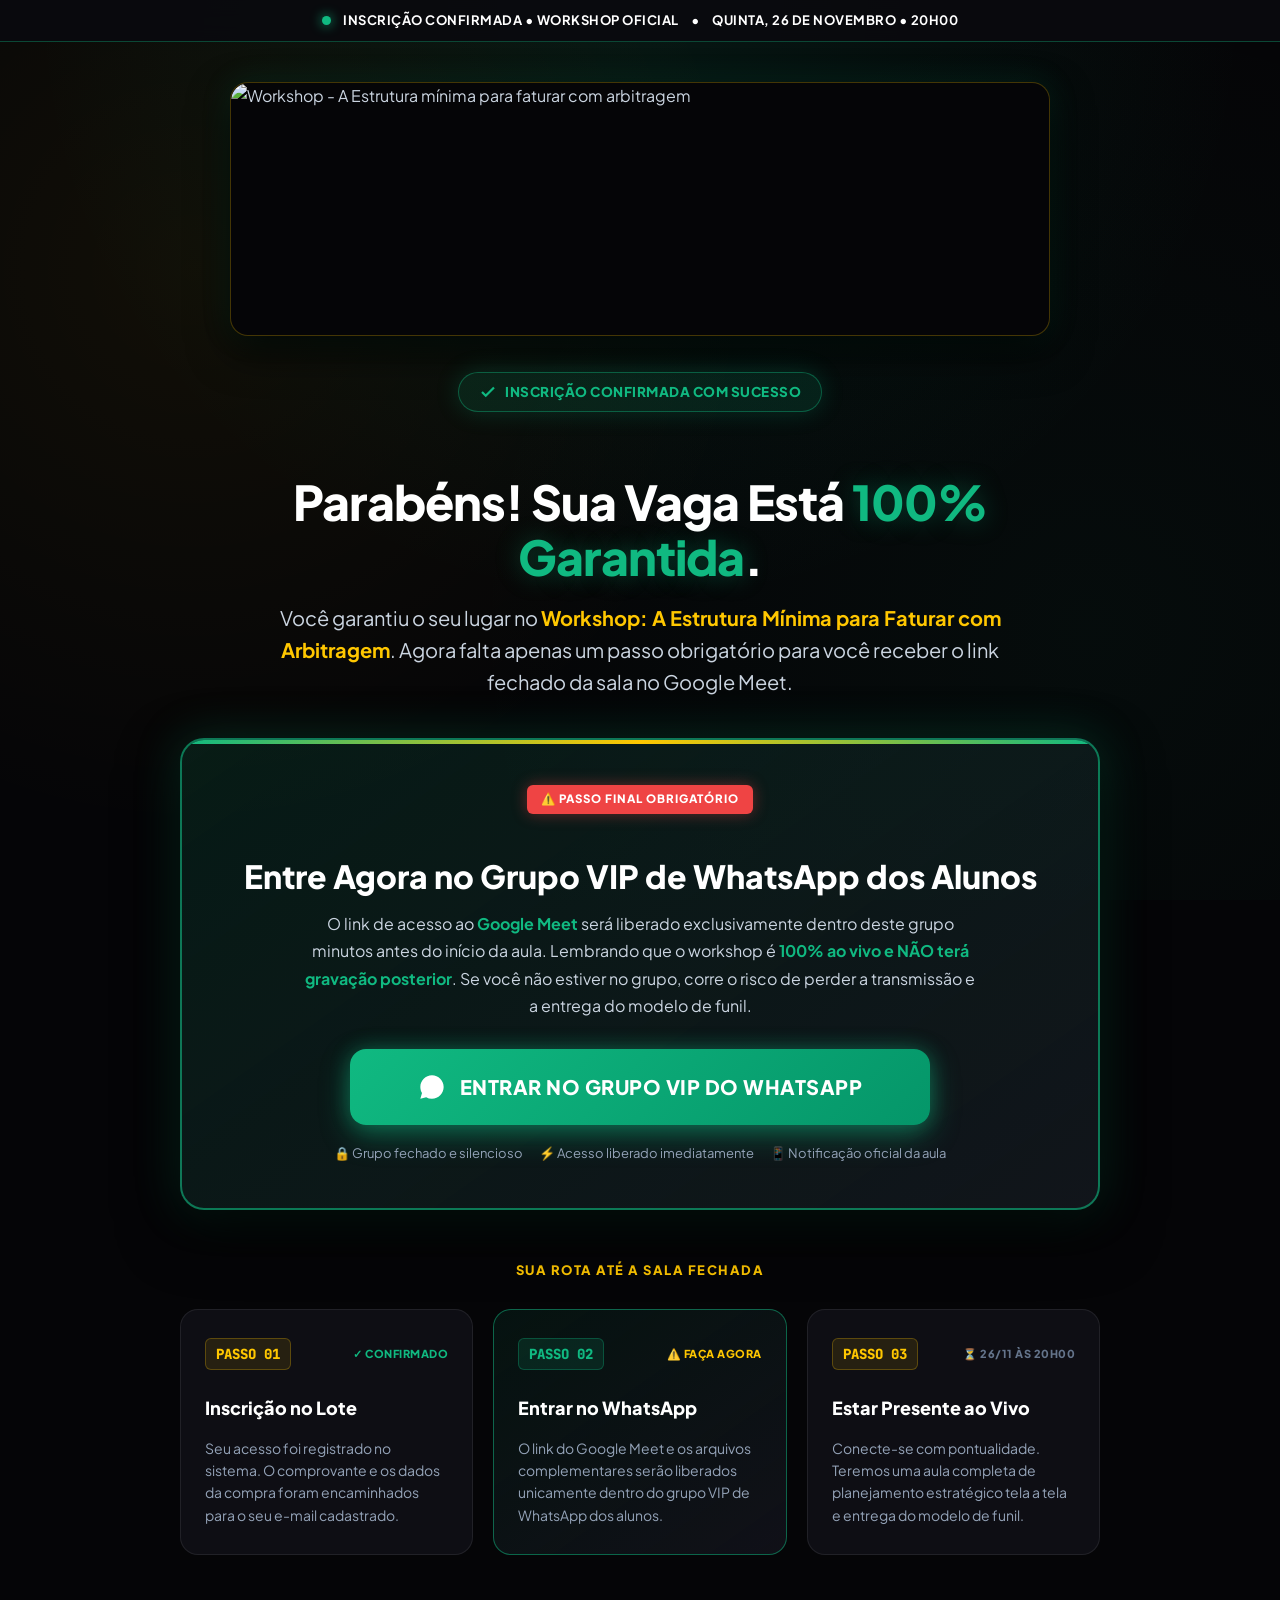
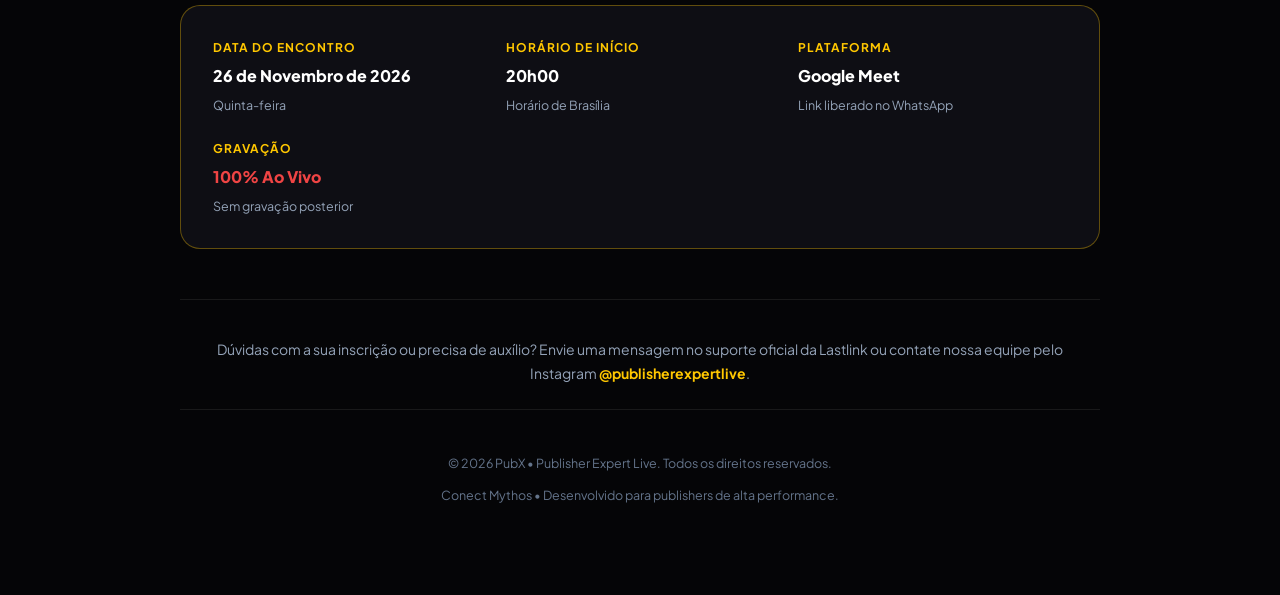
==== obrigado.html @ 5e3d38dd "feat(workshop): adicionar pagina de obrigado com link do grupo vip de whatsapp" ====
<!DOCTYPE html>
<html lang="pt-BR">
<head>
  <meta charset="UTF-8">
  <meta name="viewport" content="width=device-width, initial-scale=1.0">
  <title>Inscrição Confirmada • Workshop: A Estrutura Mínima para Faturar com Arbitragem</title>
  <link rel="preconnect" href="https://fonts.googleapis.com">
  <link rel="preconnect" href="https://fonts.gstatic.com" crossorigin>
  <link href="https://fonts.googleapis.com/css2?family=Plus+Jakarta+Sans:wght@300;400;500;600;700;800;900&family=JetBrains+Mono:wght@400;600;700&display=swap" rel="stylesheet">
  <style>
    /* IMPORT DE FONTES GOOGLE */
    @import url('https://fonts.googleapis.com/css2?family=Plus+Jakarta+Sans:wght@300;400;500;600;700;800;900&family=JetBrains+Mono:wght@400;600;700&display=swap');

    /* ==========================================================================
       RESET AGRESSIVO PARA TEMA ASTRA / GF PÁGINA LIMPA / ELEMENTOR / WORDPRESS
       Anula o fundo branco padrão do WordPress (#fff) e margens invasivas
       ========================================================================== */
    html,
    body,
    html:has(#pubx-obrigado-root),
    body:has(#pubx-obrigado-root),
    body.gf-pagina-limpa,
    body.ast-plain-container,
    #gf-pagina-limpa-conteudo,
    .site,
    #page,
    .elementor,
    .elementor-section-wrap,
    .elementor-section,
    .elementor-column-gap-default,
    .elementor-widget-wrap,
    .ast-container {
      background-color: #050507 !important;
      background: #050507 !important;
      color: #CBD5E1 !important;
      margin: 0 !important;
      padding: 0 !important;
      width: 100% !important;
      max-width: 100% !important;
      box-sizing: border-box !important;
    }

    /* Container Raiz Encapsulado do PubX */
    #pubx-obrigado-root {
      width: 100% !important;
      margin: 0 !important;
      padding: 0 !important;
      display: block !important;
      position: relative !important;
    }

    /* DIV INTERNA IMUNE: PINTA O FUNDO SEM SOFRER INTERFERÊNCIA DO TEMA/PLUGIN */
    #pubx-obrigado-root .pubx-bg {
      --bg-base: #050507;
      --bg-surface: #0E0E14;
      --bg-card: rgba(18, 18, 26, 0.75);
      --bg-card-hover: rgba(28, 28, 40, 0.85);
      --gold: #FFC700;
      --gold-hover: #FFD533;
      --gold-glow: rgba(255, 199, 0, 0.28);
      --gold-subtle: rgba(255, 199, 0, 0.12);
      --border-subtle: rgba(255, 255, 255, 0.08);
      --border-gold: rgba(255, 199, 0, 0.35);
      --border-gold-strong: rgba(255, 199, 0, 0.6);
      --text-pure: #FFFFFF;
      --text-body: #CBD5E1;
      --text-muted: #94A3B8;
      --text-dim: #64748B;
      --green: #10B981;
      --green-hover: #059669;
      --green-glow: rgba(16, 185, 129, 0.35);
      --green-subtle: rgba(16, 185, 129, 0.12);
      --red: #EF4444;

      background-color: #050507 !important;
      background-image: 
        radial-gradient(circle at 50% 0%, rgba(16, 185, 129, 0.1) 0%, transparent 55%),
        radial-gradient(circle at 15% 30%, rgba(255, 199, 0, 0.05) 0%, transparent 45%),
        radial-gradient(circle at 85% 70%, rgba(16, 185, 129, 0.04) 0%, transparent 50%) !important;
      background-attachment: fixed !important;
      color: #CBD5E1 !important;
      font-family: 'Plus Jakarta Sans', -apple-system, BlinkMacSystemFont, "Segoe UI", Roboto, sans-serif !important;
      line-height: 1.6 !important;
      -webkit-font-smoothing: antialiased !important;
      min-height: 100vh !important;
      width: 100% !important;
      margin: 0 !important;
      padding: 0 !important;
      position: relative !important;
      overflow-x: clip !important;
    }

    #pubx-obrigado-root *,
    #pubx-obrigado-root *::before,
    #pubx-obrigado-root *::after {
      box-sizing: border-box !important;
      font-family: inherit;
    }

    #pubx-obrigado-root a {
      text-decoration: none !important;
    }

    #pubx-obrigado-root p {
      margin-bottom: 0;
    }

    /* BARRA FIXA DE STATUS NO TOPO */
    #pubx-obrigado-root .top-bar {
      position: sticky;
      top: 0;
      z-index: 1000;
      background: rgba(10, 10, 14, 0.94);
      backdrop-filter: blur(12px);
      -webkit-backdrop-filter: blur(12px);
      border-bottom: 1px solid rgba(16, 185, 129, 0.35);
      padding: 10px 16px;
      display: flex;
      justify-content: center;
      align-items: center;
      gap: 12px;
      font-size: 13px;
      font-weight: 700;
      color: var(--text-pure);
      text-transform: uppercase;
      letter-spacing: 0.5px;
    }

    #pubx-obrigado-root .pulse-dot-green {
      width: 9px;
      height: 9px;
      background-color: var(--green);
      border-radius: 50%;
      box-shadow: 0 0 12px var(--green);
      animation: pubxGreenPulse 1.6s infinite;
    }

    @keyframes pubxGreenPulse {
      0%, 100% { opacity: 1; transform: scale(1); }
      50% { opacity: 0.35; transform: scale(1.35); }
    }

    #pubx-obrigado-root .container {
      max-width: 960px;
      margin: 0 auto;
      padding: 40px 20px 80px;
    }

    /* BANNER COMPACTO NO TOPO */
    #pubx-obrigado-root .banner-wrapper {
      width: 100%;
      max-width: 820px;
      margin: 0 auto 36px;
      border-radius: 18px;
      overflow: hidden;
      box-shadow: 0 15px 40px rgba(0, 0, 0, 0.8), 0 0 30px rgba(16, 185, 129, 0.15);
      border: 1px solid rgba(255, 199, 0, 0.25);
      background: #050507;
    }

    #pubx-obrigado-root .banner-img {
      width: 100% !important;
      height: auto !important;
      display: block !important;
      border-radius: 18px;
    }

    /* HERO SECTION */
    #pubx-obrigado-root .hero-ty {
      text-align: center;
      margin-bottom: 40px;
    }

    #pubx-obrigado-root .badge-confirmed {
      display: inline-flex;
      align-items: center;
      gap: 8px;
      background: var(--green-subtle);
      border: 1px solid rgba(16, 185, 129, 0.4);
      padding: 8px 20px;
      border-radius: 999px;
      color: var(--green);
      font-size: 13.5px;
      font-weight: 800;
      letter-spacing: 0.5px;
      text-transform: uppercase;
      margin-bottom: 22px;
      box-shadow: 0 0 25px rgba(16, 185, 129, 0.2);
    }

    #pubx-obrigado-root .hero-title {
      font-size: clamp(30px, 4.6vw, 48px);
      font-weight: 900;
      color: var(--text-pure);
      line-height: 1.15;
      letter-spacing: -1px;
      margin-bottom: 18px;
    }

    #pubx-obrigado-root .hero-title span.highlight-green {
      color: var(--green);
      text-shadow: 0 0 25px var(--green-glow);
    }

    #pubx-obrigado-root .hero-subtitle {
      font-size: clamp(16px, 2.2vw, 20px);
      color: var(--text-body);
      max-width: 760px;
      margin: 0 auto;
      line-height: 1.6;
    }

    #pubx-obrigado-root .hero-subtitle strong {
      color: var(--gold);
    }

    /* ==========================================================================
       SUPER CARD DO WHATSAPP (AÇÃO PRINCIPAL / O ÚNICO PASSO QUE FALTA)
       ========================================================================== */
    #pubx-obrigado-root .whatsapp-action-card {
      background: linear-gradient(145deg, rgba(16, 185, 129, 0.12) 0%, rgba(18, 22, 28, 0.95) 100%);
      border: 2px solid rgba(16, 185, 129, 0.6);
      border-radius: 24px;
      padding: 44px 36px;
      margin: 36px auto 50px;
      text-align: center;
      position: relative;
      overflow: hidden;
      box-shadow: 0 20px 60px rgba(0, 0, 0, 0.8), 0 0 45px rgba(16, 185, 129, 0.25);
    }

    #pubx-obrigado-root .whatsapp-action-card::before {
      content: '';
      position: absolute;
      top: 0;
      left: 0;
      width: 100%;
      height: 4px;
      background: linear-gradient(90deg, #10B981, #FFC700, #10B981);
    }

    #pubx-obrigado-root .step-tag {
      display: inline-block;
      background: var(--red);
      color: var(--text-pure);
      font-size: 11.5px;
      font-weight: 800;
      letter-spacing: 1px;
      text-transform: uppercase;
      padding: 5px 14px;
      border-radius: 6px;
      margin-bottom: 16px;
      box-shadow: 0 0 15px rgba(239, 68, 68, 0.4);
    }

    #pubx-obrigado-root .wa-card-title {
      font-size: clamp(22px, 3.4vw, 32px);
      font-weight: 900;
      color: var(--text-pure);
      margin-bottom: 14px;
      line-height: 1.25;
    }

    #pubx-obrigado-root .wa-card-desc {
      font-size: 16px;
      color: var(--text-body);
      max-width: 680px;
      margin: 0 auto 30px;
      line-height: 1.7;
    }

    #pubx-obrigado-root .wa-card-desc strong {
      color: var(--green);
    }

    /* BOTÃO DO WHATSAPP GRANDE E PULSANTE */
    #pubx-obrigado-root .btn-whatsapp {
      display: inline-flex;
      align-items: center;
      justify-content: center;
      gap: 14px;
      background: linear-gradient(135deg, #10B981 0%, #059669 100%) !important;
      color: #FFFFFF !important;
      font-size: clamp(16px, 2.2vw, 20px);
      font-weight: 900;
      text-decoration: none !important;
      padding: 22px 42px;
      border-radius: 16px;
      box-shadow: 0 10px 30px rgba(16, 185, 129, 0.4), 0 0 20px rgba(16, 185, 129, 0.3);
      transition: all 0.25s ease;
      cursor: pointer;
      text-transform: uppercase;
      letter-spacing: 0.5px;
      width: 100%;
      max-width: 580px;
      animation: btnPulse 2s infinite;
    }

    @keyframes btnPulse {
      0%, 100% { box-shadow: 0 10px 30px rgba(16, 185, 129, 0.4), 0 0 20px rgba(16, 185, 129, 0.3); }
      50% { box-shadow: 0 12px 40px rgba(16, 185, 129, 0.65), 0 0 35px rgba(16, 185, 129, 0.5); transform: translateY(-1px); }
    }

    #pubx-obrigado-root .btn-whatsapp:hover {
      transform: translateY(-2px);
      background: linear-gradient(135deg, #34D399 0%, #059669 100%) !important;
    }

    #pubx-obrigado-root .btn-whatsapp svg {
      width: 28px;
      height: 28px;
      fill: currentColor;
      flex-shrink: 0;
    }

    #pubx-obrigado-root .wa-subtext {
      margin-top: 18px;
      font-size: 13px;
      color: var(--text-muted);
      display: flex;
      align-items: center;
      justify-content: center;
      gap: 16px;
      flex-wrap: wrap;
    }

    /* GRID DE 3 PASSOS DA JORNADA */
    #pubx-obrigado-root .steps-title {
      text-align: center;
      font-size: 13px;
      font-weight: 800;
      text-transform: uppercase;
      letter-spacing: 1.5px;
      color: var(--gold);
      margin-bottom: 28px;
    }

    #pubx-obrigado-root .steps-grid {
      display: grid;
      grid-template-columns: repeat(auto-fit, minmax(260px, 1fr));
      gap: 20px;
      margin-bottom: 50px;
    }

    #pubx-obrigado-root .step-item {
      background: var(--bg-card);
      border: 1px solid var(--border-subtle);
      border-radius: 18px;
      padding: 28px 24px;
      position: relative;
    }

    #pubx-obrigado-root .step-item.active {
      border-color: rgba(16, 185, 129, 0.5);
      background: linear-gradient(145deg, rgba(16, 185, 129, 0.08) 0%, rgba(18, 18, 26, 0.9) 100%);
    }

    #pubx-obrigado-root .step-header {
      display: flex;
      align-items: center;
      justify-content: space-between;
      margin-bottom: 14px;
    }

    #pubx-obrigado-root .step-number {
      font-family: 'JetBrains Mono', monospace;
      font-size: 14px;
      font-weight: 800;
      color: var(--gold);
      background: rgba(255, 199, 0, 0.1);
      padding: 4px 10px;
      border-radius: 6px;
      border: 1px solid rgba(255, 199, 0, 0.25);
    }

    #pubx-obrigado-root .step-item.active .step-number {
      color: var(--green);
      background: rgba(16, 185, 129, 0.12);
      border-color: rgba(16, 185, 129, 0.3);
    }

    #pubx-obrigado-root .step-tag-status {
      font-size: 11px;
      font-weight: 800;
      text-transform: uppercase;
      letter-spacing: 0.5px;
    }

    #pubx-obrigado-root .status-done {
      color: var(--green);
    }

    #pubx-obrigado-root .status-pending {
      color: var(--gold);
    }

    #pubx-obrigado-root .status-next {
      color: var(--text-dim);
    }

    #pubx-obrigado-root .step-item h4 {
      font-size: 18px;
      font-weight: 800;
      color: var(--text-pure);
      margin-bottom: 10px;
    }

    #pubx-obrigado-root .step-item p {
      font-size: 14px;
      color: var(--text-muted);
      line-height: 1.6;
    }

    /* CARD DE DADOS DO EVENTO */
    #pubx-obrigado-root .details-box {
      background: var(--bg-card);
      border: 1px solid var(--border-gold);
      border-radius: 20px;
      padding: 32px;
      margin-bottom: 50px;
      display: grid;
      grid-template-columns: repeat(auto-fit, minmax(200px, 1fr));
      gap: 24px;
    }

    #pubx-obrigado-root .detail-item {
      display: flex;
      flex-direction: column;
      gap: 6px;
    }

    #pubx-obrigado-root .detail-label {
      font-size: 12px;
      font-weight: 700;
      text-transform: uppercase;
      letter-spacing: 1px;
      color: var(--gold);
    }

    #pubx-obrigado-root .detail-value {
      font-size: 16px;
      font-weight: 800;
      color: var(--text-pure);
    }

    #pubx-obrigado-root .detail-note {
      font-size: 12.5px;
      color: var(--text-muted);
    }

    /* SUPORTE E ORIENTAÇÃO */
    #pubx-obrigado-root .support-box {
      text-align: center;
      padding: 24px;
      border-top: 1px solid var(--border-subtle);
      font-size: 14px;
      color: var(--text-muted);
      line-height: 1.7;
    }

    #pubx-obrigado-root .support-box a {
      color: var(--gold) !important;
      font-weight: 700;
    }

    /* FOOTER */
    #pubx-obrigado-root .footer {
      border-top: 1px solid var(--border-subtle);
      padding: 30px 0 10px;
      text-align: center;
      font-size: 12.5px;
      color: var(--text-dim);
    }

    #pubx-obrigado-root .footer a {
      color: var(--gold) !important;
    }

    @media (max-width: 768px) {
      #pubx-obrigado-root .whatsapp-action-card { padding: 32px 20px; }
      #pubx-obrigado-root .btn-whatsapp { padding: 18px 24px; font-size: 15px; }
      #pubx-obrigado-root .details-box { grid-template-columns: 1fr; gap: 18px; }
    }
  </style>
</head>
<body class="pubx-dark-body">

  <!-- WRAPPER RAIZ BLINDADO PARA WORDPRESS / ELEMENTOR -->
  <div id="pubx-obrigado-root">
    <div class="pubx-bg">

      <!-- TOP BAR -->
      <div class="top-bar">
        <div class="pulse-dot-green"></div>
        <span>Inscrição Confirmada • Workshop Oficial</span>
        <span>•</span>
        <span>Quinta, 26 de Novembro • 20h00</span>
      </div>

      <main class="container">

        <!-- BANNER DE TOPO -->
        <div class="banner-wrapper">
          <img src="https://raw.githubusercontent.com/odjavan/pubx/main/banner_workshop_final.png" 
               alt="Workshop - A Estrutura mínima para faturar com arbitragem" 
               class="banner-img no-lazy"
               loading="eager"
               fetchpriority="high"
               decoding="sync"
               data-no-lazy="1"
               data-skip-lazy="1"
               width="1240"
               height="383"
               style="width: 100%; height: auto; display: block; border-radius: 18px;">
        </div>

        <!-- HERO -->
        <section class="hero-ty">
          <div class="badge-confirmed">
            <svg width="18" height="18" viewBox="0 0 24 24" fill="none" stroke="currentColor" stroke-width="3"><polyline points="20 6 9 17 4 12"></polyline></svg>
            Inscrição Confirmada com Sucesso
          </div>

          <h1 class="hero-title">
            Parabéns! Sua Vaga Está <span class="highlight-green">100% Garantida</span>.
          </h1>

          <p class="hero-subtitle">
            Você garantiu o seu lugar no <strong>Workshop: A Estrutura Mínima para Faturar com Arbitragem</strong>. Agora falta apenas um passo obrigatório para você receber o link fechado da sala no Google Meet.
          </p>
        </section>

        <!-- CARD PRINCIPAL: O ÚLTIMO PASSO (GRUPO VIP DE WHATSAPP) -->
        <div class="whatsapp-action-card">
          <span class="step-tag">⚠️ Passo Final Obrigatório</span>

          <h2 class="wa-card-title">
            Entre Agora no Grupo VIP de WhatsApp dos Alunos
          </h2>

          <p class="wa-card-desc">
            O link de acesso ao <strong>Google Meet</strong> será liberado exclusivamente dentro deste grupo minutos antes do início da aula. Lembrando que o workshop é <strong>100% ao vivo e NÃO terá gravação posterior</strong>. Se você não estiver no grupo, corre o risco de perder a transmissão e a entrega do modelo de funil.
          </p>

          <a href="https://chat.whatsapp.com/Hl0L1GpMUV13vMsfrj6wOC" target="_blank" class="btn-whatsapp">
            <svg viewBox="0 0 24 24"><path d="M12.031 6.172c-3.181 0-5.767 2.586-5.768 5.766-.001 1.298.38 2.27 1.019 3.287l-.711 2.598 2.669-.699c.969.586 1.761.884 2.791.885h.002c3.18 0 5.767-2.587 5.768-5.766.001-3.18-2.585-5.771-5.77-5.771zm3.392 8.244c-.144.405-.837.774-1.17.824-.312.045-.698.086-2.008-.456-1.554-.643-2.537-2.228-2.613-2.332-.075-.104-.622-.828-.622-1.579 0-.751.393-1.12.532-1.272.14-.153.305-.192.407-.192.102 0 .204.001.294.005.094.004.22-.036.344.262.129.309.439 1.071.477 1.15.038.079.063.172.012.274-.051.103-.077.168-.153.256-.076.088-.161.196-.23.264-.078.077-.16.16-.068.318.092.158.409.675.877 1.092.602.536 1.11.702 1.268.78.158.078.251.068.344-.039.094-.107.404-.471.512-.632.108-.161.216-.134.364-.08.148.054.939.442 1.101.523.162.081.27.121.31.189.04.068.04.394-.104.799zM12 2C6.477 2 2 6.477 2 12c0 1.891.524 3.66 1.434 5.176L2 22l4.981-1.306A9.957 9.957 0 0012 22c5.523 0 10-4.477 10-10S17.523 2 12 2z"/></svg>
            Entrar no Grupo VIP do WhatsApp
          </a>

          <div class="wa-subtext">
            <span>🔒 Grupo fechado e silencioso</span>
            <span>⚡ Acesso liberado imediatamente</span>
            <span>📱 Notificação oficial da aula</span>
          </div>
        </div>

        <!-- OS 3 PASSOS DA JORNADA -->
        <div class="steps-title">Sua Rota até a Sala Fechada</div>
        <div class="steps-grid">
          <div class="step-item">
            <div class="step-header">
              <span class="step-number">PASSO 01</span>
              <span class="step-tag-status status-done">✓ Confirmado</span>
            </div>
            <h4>Inscrição no Lote</h4>
            <p>Seu acesso foi registrado no sistema. O comprovante e os dados da compra foram encaminhados para o seu e-mail cadastrado.</p>
          </div>

          <div class="step-item active">
            <div class="step-header">
              <span class="step-number">PASSO 02</span>
              <span class="step-tag-status status-pending">⚠️ Faça Agora</span>
            </div>
            <h4>Entrar no WhatsApp</h4>
            <p>O link do Google Meet e os arquivos complementares serão liberados unicamente dentro do grupo VIP de WhatsApp dos alunos.</p>
          </div>

          <div class="step-item">
            <div class="step-header">
              <span class="step-number">PASSO 03</span>
              <span class="step-tag-status status-next">⏳ 26/11 às 20h00</span>
            </div>
            <h4>Estar Presente ao Vivo</h4>
            <p>Conecte-se com pontualidade. Teremos uma aula completa de planejamento estratégico tela a tela e entrega do modelo de funil.</p>
          </div>
        </div>

        <!-- RESUMO DO WORKSHOP -->
        <div class="details-box">
          <div class="detail-item">
            <span class="detail-label">Data do Encontro</span>
            <span class="detail-value">26 de Novembro de 2026</span>
            <span class="detail-note">Quinta-feira</span>
          </div>

          <div class="detail-item">
            <span class="detail-label">Horário de Início</span>
            <span class="detail-value">20h00</span>
            <span class="detail-note">Horário de Brasília</span>
          </div>

          <div class="detail-item">
            <span class="detail-label">Plataforma</span>
            <span class="detail-value">Google Meet</span>
            <span class="detail-note">Link liberado no WhatsApp</span>
          </div>

          <div class="detail-item">
            <span class="detail-label">Gravação</span>
            <span class="detail-value" style="color: var(--red);">100% Ao Vivo</span>
            <span class="detail-note">Sem gravação posterior</span>
          </div>
        </div>

        <!-- SUPORTE -->
        <div class="support-box">
          <p>Dúvidas com a sua inscrição ou precisa de auxílio? Envie uma mensagem no suporte oficial da Lastlink ou contate nossa equipe pelo Instagram <a href="https://instagram.com/publisherexpertlive" target="_blank">@publisherexpertlive</a>.</p>
        </div>

        <!-- FOOTER -->
        <footer class="footer">
          <p>© 2026 PubX • Publisher Expert Live. Todos os direitos reservados.</p>
          <p>Conect Mythos • Desenvolvido para publishers de alta performance.</p>
        </footer>

      </main>
    </div>
  </div>

  <script>
    // Fallback de proteção para carregamento de imagem contra lazyload do tema
    (function() {
      var banner = document.querySelector('#pubx-obrigado-root .banner-img');
      if (banner) {
        var rawUrl = "https://raw.githubusercontent.com/odjavan/pubx/main/banner_workshop_final.png";
        if (banner.getAttribute('data-src')) {
          banner.src = banner.getAttribute('data-src');
        } else if (!banner.src || banner.src.indexOf('data:image') !== -1) {
          banner.src = rawUrl;
        }
      }
    })();
  </script>
</body>
</html>
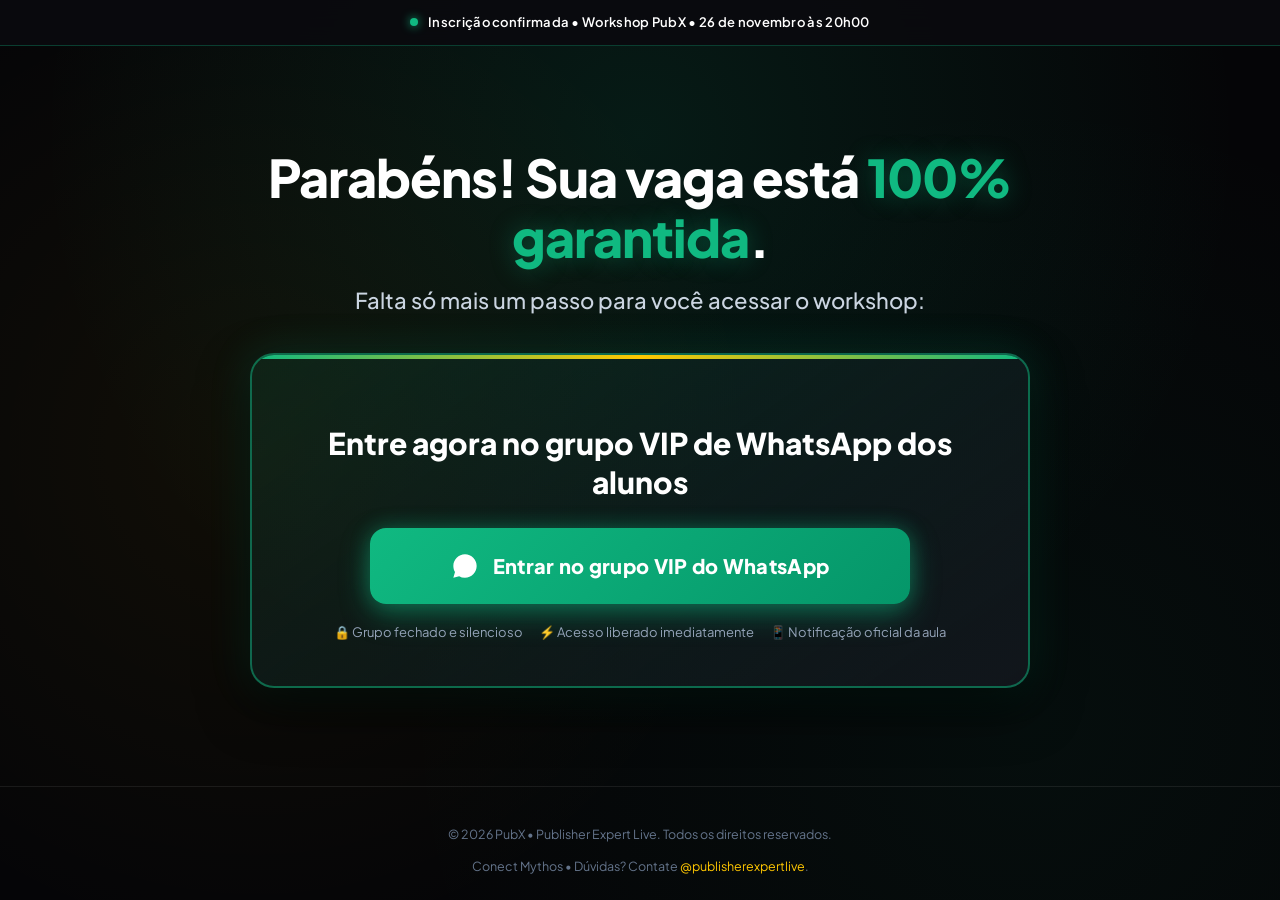
==== commit 2df96e7d: "feat(workshop): adicionar pagina de obrigado com link do grupo vip de whatsapp" ====
--- a/obrigado.html
+++ b/obrigado.html
@@ -3,7 +3,7 @@
 <head>
   <meta charset="UTF-8">
   <meta name="viewport" content="width=device-width, initial-scale=1.0">
-  <title>Inscrição Confirmada • Workshop: A Estrutura Mínima para Faturar com Arbitragem</title>
+  <title>Inscrição confirmada • Workshop PubX</title>
   <link rel="preconnect" href="https://fonts.googleapis.com">
   <link rel="preconnect" href="https://fonts.gstatic.com" crossorigin>
   <link href="https://fonts.googleapis.com/css2?family=Plus+Jakarta+Sans:wght@300;400;500;600;700;800;900&family=JetBrains+Mono:wght@400;600;700&display=swap" rel="stylesheet">
@@ -13,7 +13,6 @@
 
     /* ==========================================================================
        RESET AGRESSIVO PARA TEMA ASTRA / GF PÁGINA LIMPA / ELEMENTOR / WORDPRESS
-       Anula o fundo branco padrão do WordPress (#fff) e margens invasivas
        ========================================================================== */
     html,
     body,
@@ -49,7 +48,7 @@
       position: relative !important;
     }
 
-    /* DIV INTERNA IMUNE: PINTA O FUNDO SEM SOFRER INTERFERÊNCIA DO TEMA/PLUGIN */
+    /* DIV INTERNA IMUNE */
     #pubx-obrigado-root .pubx-bg {
       --bg-base: #050507;
       --bg-surface: #0E0E14;
@@ -58,10 +57,8 @@
       --gold: #FFC700;
       --gold-hover: #FFD533;
       --gold-glow: rgba(255, 199, 0, 0.28);
-      --gold-subtle: rgba(255, 199, 0, 0.12);
       --border-subtle: rgba(255, 255, 255, 0.08);
       --border-gold: rgba(255, 199, 0, 0.35);
-      --border-gold-strong: rgba(255, 199, 0, 0.6);
       --text-pure: #FFFFFF;
       --text-body: #CBD5E1;
       --text-muted: #94A3B8;
@@ -70,13 +67,12 @@
       --green-hover: #059669;
       --green-glow: rgba(16, 185, 129, 0.35);
       --green-subtle: rgba(16, 185, 129, 0.12);
-      --red: #EF4444;
 
       background-color: #050507 !important;
       background-image: 
-        radial-gradient(circle at 50% 0%, rgba(16, 185, 129, 0.1) 0%, transparent 55%),
-        radial-gradient(circle at 15% 30%, rgba(255, 199, 0, 0.05) 0%, transparent 45%),
-        radial-gradient(circle at 85% 70%, rgba(16, 185, 129, 0.04) 0%, transparent 50%) !important;
+        radial-gradient(circle at 50% 15%, rgba(16, 185, 129, 0.12) 0%, transparent 60%),
+        radial-gradient(circle at 20% 50%, rgba(255, 199, 0, 0.05) 0%, transparent 45%),
+        radial-gradient(circle at 80% 80%, rgba(16, 185, 129, 0.05) 0%, transparent 50%) !important;
       background-attachment: fixed !important;
       color: #CBD5E1 !important;
       font-family: 'Plus Jakarta Sans', -apple-system, BlinkMacSystemFont, "Segoe UI", Roboto, sans-serif !important;
@@ -88,6 +84,9 @@
       padding: 0 !important;
       position: relative !important;
       overflow-x: clip !important;
+      display: flex;
+      flex-direction: column;
+      justify-content: space-between;
     }
 
     #pubx-obrigado-root *,
@@ -113,25 +112,24 @@
       background: rgba(10, 10, 14, 0.94);
       backdrop-filter: blur(12px);
       -webkit-backdrop-filter: blur(12px);
-      border-bottom: 1px solid rgba(16, 185, 129, 0.35);
-      padding: 10px 16px;
+      border-bottom: 1px solid rgba(16, 185, 129, 0.3);
+      padding: 12px 16px;
       display: flex;
       justify-content: center;
       align-items: center;
-      gap: 12px;
+      gap: 10px;
       font-size: 13px;
-      font-weight: 700;
+      font-weight: 600;
       color: var(--text-pure);
-      text-transform: uppercase;
-      letter-spacing: 0.5px;
+      letter-spacing: 0.3px;
     }
 
     #pubx-obrigado-root .pulse-dot-green {
-      width: 9px;
-      height: 9px;
+      width: 8px;
+      height: 8px;
       background-color: var(--green);
       border-radius: 50%;
-      box-shadow: 0 0 12px var(--green);
+      box-shadow: 0 0 10px var(--green);
       animation: pubxGreenPulse 1.6s infinite;
     }
 
@@ -141,60 +139,26 @@
     }
 
     #pubx-obrigado-root .container {
-      max-width: 960px;
+      max-width: 820px;
       margin: 0 auto;
-      padding: 40px 20px 80px;
-    }
-
-    /* BANNER COMPACTO NO TOPO */
-    #pubx-obrigado-root .banner-wrapper {
-      width: 100%;
-      max-width: 820px;
-      margin: 0 auto 36px;
-      border-radius: 18px;
-      overflow: hidden;
-      box-shadow: 0 15px 40px rgba(0, 0, 0, 0.8), 0 0 30px rgba(16, 185, 129, 0.15);
-      border: 1px solid rgba(255, 199, 0, 0.25);
-      background: #050507;
-    }
-
-    #pubx-obrigado-root .banner-img {
-      width: 100% !important;
-      height: auto !important;
-      display: block !important;
-      border-radius: 18px;
-    }
-
-    /* HERO SECTION */
-    #pubx-obrigado-root .hero-ty {
+      padding: 60px 20px 60px;
       text-align: center;
-      margin-bottom: 40px;
-    }
-
-    #pubx-obrigado-root .badge-confirmed {
-      display: inline-flex;
+      flex: 1;
+      display: flex;
+      flex-direction: column;
+      justify-content: center;
       align-items: center;
-      gap: 8px;
-      background: var(--green-subtle);
-      border: 1px solid rgba(16, 185, 129, 0.4);
-      padding: 8px 20px;
-      border-radius: 999px;
-      color: var(--green);
-      font-size: 13.5px;
-      font-weight: 800;
-      letter-spacing: 0.5px;
-      text-transform: uppercase;
-      margin-bottom: 22px;
-      box-shadow: 0 0 25px rgba(16, 185, 129, 0.2);
-    }
-
+    }
+
+    /* HERO SIMPLES E DIRETO */
     #pubx-obrigado-root .hero-title {
-      font-size: clamp(30px, 4.6vw, 48px);
+      font-size: clamp(32px, 5vw, 52px);
       font-weight: 900;
       color: var(--text-pure);
       line-height: 1.15;
       letter-spacing: -1px;
-      margin-bottom: 18px;
+      margin-bottom: 16px;
+      max-width: 760px;
     }
 
     #pubx-obrigado-root .hero-title span.highlight-green {
@@ -203,30 +167,26 @@
     }
 
     #pubx-obrigado-root .hero-subtitle {
-      font-size: clamp(16px, 2.2vw, 20px);
+      font-size: clamp(17px, 2.4vw, 22px);
       color: var(--text-body);
-      max-width: 760px;
-      margin: 0 auto;
-      line-height: 1.6;
-    }
-
-    #pubx-obrigado-root .hero-subtitle strong {
-      color: var(--gold);
-    }
-
-    /* ==========================================================================
-       SUPER CARD DO WHATSAPP (AÇÃO PRINCIPAL / O ÚNICO PASSO QUE FALTA)
-       ========================================================================== */
+      max-width: 640px;
+      margin: 0 auto 36px;
+      line-height: 1.5;
+      font-weight: 500;
+    }
+
+    /* CARD CENTRAL DO WHATSAPP */
     #pubx-obrigado-root .whatsapp-action-card {
-      background: linear-gradient(145deg, rgba(16, 185, 129, 0.12) 0%, rgba(18, 22, 28, 0.95) 100%);
-      border: 2px solid rgba(16, 185, 129, 0.6);
+      width: 100%;
+      background: linear-gradient(145deg, rgba(16, 185, 129, 0.1) 0%, rgba(18, 22, 28, 0.95) 100%);
+      border: 2px solid rgba(16, 185, 129, 0.5);
       border-radius: 24px;
-      padding: 44px 36px;
-      margin: 36px auto 50px;
+      padding: 44px 32px;
+      margin-bottom: 30px;
       text-align: center;
       position: relative;
       overflow: hidden;
-      box-shadow: 0 20px 60px rgba(0, 0, 0, 0.8), 0 0 45px rgba(16, 185, 129, 0.25);
+      box-shadow: 0 20px 50px rgba(0, 0, 0, 0.7), 0 0 40px rgba(16, 185, 129, 0.2);
     }
 
     #pubx-obrigado-root .whatsapp-action-card::before {
@@ -239,41 +199,15 @@
       background: linear-gradient(90deg, #10B981, #FFC700, #10B981);
     }
 
-    #pubx-obrigado-root .step-tag {
-      display: inline-block;
-      background: var(--red);
+    #pubx-obrigado-root .wa-card-title {
+      font-size: clamp(22px, 3.4vw, 30px);
+      font-weight: 800;
       color: var(--text-pure);
-      font-size: 11.5px;
-      font-weight: 800;
-      letter-spacing: 1px;
-      text-transform: uppercase;
-      padding: 5px 14px;
-      border-radius: 6px;
-      margin-bottom: 16px;
-      box-shadow: 0 0 15px rgba(239, 68, 68, 0.4);
-    }
-
-    #pubx-obrigado-root .wa-card-title {
-      font-size: clamp(22px, 3.4vw, 32px);
-      font-weight: 900;
-      color: var(--text-pure);
-      margin-bottom: 14px;
-      line-height: 1.25;
-    }
-
-    #pubx-obrigado-root .wa-card-desc {
-      font-size: 16px;
-      color: var(--text-body);
-      max-width: 680px;
-      margin: 0 auto 30px;
-      line-height: 1.7;
-    }
-
-    #pubx-obrigado-root .wa-card-desc strong {
-      color: var(--green);
-    }
-
-    /* BOTÃO DO WHATSAPP GRANDE E PULSANTE */
+      margin-bottom: 26px;
+      line-height: 1.3;
+    }
+
+    /* BOTÃO DO WHATSAPP PULSANTE */
     #pubx-obrigado-root .btn-whatsapp {
       display: inline-flex;
       align-items: center;
@@ -281,18 +215,17 @@
       gap: 14px;
       background: linear-gradient(135deg, #10B981 0%, #059669 100%) !important;
       color: #FFFFFF !important;
-      font-size: clamp(16px, 2.2vw, 20px);
-      font-weight: 900;
+      font-size: clamp(17px, 2.2vw, 20px);
+      font-weight: 800;
       text-decoration: none !important;
-      padding: 22px 42px;
+      padding: 22px 38px;
       border-radius: 16px;
       box-shadow: 0 10px 30px rgba(16, 185, 129, 0.4), 0 0 20px rgba(16, 185, 129, 0.3);
       transition: all 0.25s ease;
       cursor: pointer;
-      text-transform: uppercase;
-      letter-spacing: 0.5px;
+      letter-spacing: 0.3px;
       width: 100%;
-      max-width: 580px;
+      max-width: 540px;
       animation: btnPulse 2s infinite;
     }
 
@@ -324,149 +257,10 @@
       flex-wrap: wrap;
     }
 
-    /* GRID DE 3 PASSOS DA JORNADA */
-    #pubx-obrigado-root .steps-title {
-      text-align: center;
-      font-size: 13px;
-      font-weight: 800;
-      text-transform: uppercase;
-      letter-spacing: 1.5px;
-      color: var(--gold);
-      margin-bottom: 28px;
-    }
-
-    #pubx-obrigado-root .steps-grid {
-      display: grid;
-      grid-template-columns: repeat(auto-fit, minmax(260px, 1fr));
-      gap: 20px;
-      margin-bottom: 50px;
-    }
-
-    #pubx-obrigado-root .step-item {
-      background: var(--bg-card);
-      border: 1px solid var(--border-subtle);
-      border-radius: 18px;
-      padding: 28px 24px;
-      position: relative;
-    }
-
-    #pubx-obrigado-root .step-item.active {
-      border-color: rgba(16, 185, 129, 0.5);
-      background: linear-gradient(145deg, rgba(16, 185, 129, 0.08) 0%, rgba(18, 18, 26, 0.9) 100%);
-    }
-
-    #pubx-obrigado-root .step-header {
-      display: flex;
-      align-items: center;
-      justify-content: space-between;
-      margin-bottom: 14px;
-    }
-
-    #pubx-obrigado-root .step-number {
-      font-family: 'JetBrains Mono', monospace;
-      font-size: 14px;
-      font-weight: 800;
-      color: var(--gold);
-      background: rgba(255, 199, 0, 0.1);
-      padding: 4px 10px;
-      border-radius: 6px;
-      border: 1px solid rgba(255, 199, 0, 0.25);
-    }
-
-    #pubx-obrigado-root .step-item.active .step-number {
-      color: var(--green);
-      background: rgba(16, 185, 129, 0.12);
-      border-color: rgba(16, 185, 129, 0.3);
-    }
-
-    #pubx-obrigado-root .step-tag-status {
-      font-size: 11px;
-      font-weight: 800;
-      text-transform: uppercase;
-      letter-spacing: 0.5px;
-    }
-
-    #pubx-obrigado-root .status-done {
-      color: var(--green);
-    }
-
-    #pubx-obrigado-root .status-pending {
-      color: var(--gold);
-    }
-
-    #pubx-obrigado-root .status-next {
-      color: var(--text-dim);
-    }
-
-    #pubx-obrigado-root .step-item h4 {
-      font-size: 18px;
-      font-weight: 800;
-      color: var(--text-pure);
-      margin-bottom: 10px;
-    }
-
-    #pubx-obrigado-root .step-item p {
-      font-size: 14px;
-      color: var(--text-muted);
-      line-height: 1.6;
-    }
-
-    /* CARD DE DADOS DO EVENTO */
-    #pubx-obrigado-root .details-box {
-      background: var(--bg-card);
-      border: 1px solid var(--border-gold);
-      border-radius: 20px;
-      padding: 32px;
-      margin-bottom: 50px;
-      display: grid;
-      grid-template-columns: repeat(auto-fit, minmax(200px, 1fr));
-      gap: 24px;
-    }
-
-    #pubx-obrigado-root .detail-item {
-      display: flex;
-      flex-direction: column;
-      gap: 6px;
-    }
-
-    #pubx-obrigado-root .detail-label {
-      font-size: 12px;
-      font-weight: 700;
-      text-transform: uppercase;
-      letter-spacing: 1px;
-      color: var(--gold);
-    }
-
-    #pubx-obrigado-root .detail-value {
-      font-size: 16px;
-      font-weight: 800;
-      color: var(--text-pure);
-    }
-
-    #pubx-obrigado-root .detail-note {
-      font-size: 12.5px;
-      color: var(--text-muted);
-    }
-
-    /* SUPORTE E ORIENTAÇÃO */
-    #pubx-obrigado-root .support-box {
-      text-align: center;
-      padding: 24px;
-      border-top: 1px solid var(--border-subtle);
-      font-size: 14px;
-      color: var(--text-muted);
-      line-height: 1.7;
-    }
-
-    #pubx-obrigado-root .support-box a {
-      color: var(--gold) !important;
-      font-weight: 700;
-    }
-
     /* FOOTER */
     #pubx-obrigado-root .footer {
       border-top: 1px solid var(--border-subtle);
-      padding: 30px 0 10px;
+      padding: 24px 20px;
       text-align: center;
       font-size: 12.5px;
       color: var(--text-dim);
@@ -477,9 +271,9 @@
     }
 
     @media (max-width: 768px) {
-      #pubx-obrigado-root .whatsapp-action-card { padding: 32px 20px; }
-      #pubx-obrigado-root .btn-whatsapp { padding: 18px 24px; font-size: 15px; }
-      #pubx-obrigado-root .details-box { grid-template-columns: 1fr; gap: 18px; }
+      #pubx-obrigado-root .container { padding: 40px 16px; }
+      #pubx-obrigado-root .whatsapp-action-card { padding: 32px 18px; border-radius: 18px; }
+      #pubx-obrigado-root .btn-whatsapp { padding: 18px 20px; font-size: 16px; }
     }
   </style>
 </head>
@@ -492,59 +286,29 @@
       <!-- TOP BAR -->
       <div class="top-bar">
         <div class="pulse-dot-green"></div>
-        <span>Inscrição Confirmada • Workshop Oficial</span>
-        <span>•</span>
-        <span>Quinta, 26 de Novembro • 20h00</span>
+        <span>Inscrição confirmada • Workshop PubX • 26 de novembro às 20h00</span>
       </div>
 
       <main class="container">
 
-        <!-- BANNER DE TOPO -->
-        <div class="banner-wrapper">
-          <img src="https://raw.githubusercontent.com/odjavan/pubx/main/banner_workshop_final.png" 
-               alt="Workshop - A Estrutura mínima para faturar com arbitragem" 
-               class="banner-img no-lazy"
-               loading="eager"
-               fetchpriority="high"
-               decoding="sync"
-               data-no-lazy="1"
-               data-skip-lazy="1"
-               width="1240"
-               height="383"
-               style="width: 100%; height: auto; display: block; border-radius: 18px;">
-        </div>
-
         <!-- HERO -->
-        <section class="hero-ty">
-          <div class="badge-confirmed">
-            <svg width="18" height="18" viewBox="0 0 24 24" fill="none" stroke="currentColor" stroke-width="3"><polyline points="20 6 9 17 4 12"></polyline></svg>
-            Inscrição Confirmada com Sucesso
-          </div>
-
-          <h1 class="hero-title">
-            Parabéns! Sua Vaga Está <span class="highlight-green">100% Garantida</span>.
-          </h1>
-
-          <p class="hero-subtitle">
-            Você garantiu o seu lugar no <strong>Workshop: A Estrutura Mínima para Faturar com Arbitragem</strong>. Agora falta apenas um passo obrigatório para você receber o link fechado da sala no Google Meet.
-          </p>
-        </section>
-
-        <!-- CARD PRINCIPAL: O ÚLTIMO PASSO (GRUPO VIP DE WHATSAPP) -->
+        <h1 class="hero-title">
+          Parabéns! Sua vaga está <span class="highlight-green">100% garantida</span>.
+        </h1>
+
+        <p class="hero-subtitle">
+          Falta só mais um passo para você acessar o workshop:
+        </p>
+
+        <!-- CARD DO WHATSAPP -->
         <div class="whatsapp-action-card">
-          <span class="step-tag">⚠️ Passo Final Obrigatório</span>
-
           <h2 class="wa-card-title">
-            Entre Agora no Grupo VIP de WhatsApp dos Alunos
+            Entre agora no grupo VIP de WhatsApp dos alunos
           </h2>
-
-          <p class="wa-card-desc">
-            O link de acesso ao <strong>Google Meet</strong> será liberado exclusivamente dentro deste grupo minutos antes do início da aula. Lembrando que o workshop é <strong>100% ao vivo e NÃO terá gravação posterior</strong>. Se você não estiver no grupo, corre o risco de perder a transmissão e a entrega do modelo de funil.
-          </p>
 
           <a href="https://chat.whatsapp.com/Hl0L1GpMUV13vMsfrj6wOC" target="_blank" class="btn-whatsapp">
             <svg viewBox="0 0 24 24"><path d="M12.031 6.172c-3.181 0-5.767 2.586-5.768 5.766-.001 1.298.38 2.27 1.019 3.287l-.711 2.598 2.669-.699c.969.586 1.761.884 2.791.885h.002c3.18 0 5.767-2.587 5.768-5.766.001-3.18-2.585-5.771-5.77-5.771zm3.392 8.244c-.144.405-.837.774-1.17.824-.312.045-.698.086-2.008-.456-1.554-.643-2.537-2.228-2.613-2.332-.075-.104-.622-.828-.622-1.579 0-.751.393-1.12.532-1.272.14-.153.305-.192.407-.192.102 0 .204.001.294.005.094.004.22-.036.344.262.129.309.439 1.071.477 1.15.038.079.063.172.012.274-.051.103-.077.168-.153.256-.076.088-.161.196-.23.264-.078.077-.16.16-.068.318.092.158.409.675.877 1.092.602.536 1.11.702 1.268.78.158.078.251.068.344-.039.094-.107.404-.471.512-.632.108-.161.216-.134.364-.08.148.054.939.442 1.101.523.162.081.27.121.31.189.04.068.04.394-.104.799zM12 2C6.477 2 2 6.477 2 12c0 1.891.524 3.66 1.434 5.176L2 22l4.981-1.306A9.957 9.957 0 0012 22c5.523 0 10-4.477 10-10S17.523 2 12 2z"/></svg>
-            Entrar no Grupo VIP do WhatsApp
+            Entrar no grupo VIP do WhatsApp
           </a>
 
           <div class="wa-subtext">
@@ -554,92 +318,16 @@
           </div>
         </div>
 
-        <!-- OS 3 PASSOS DA JORNADA -->
-        <div class="steps-title">Sua Rota até a Sala Fechada</div>
-        <div class="steps-grid">
-          <div class="step-item">
-            <div class="step-header">
-              <span class="step-number">PASSO 01</span>
-              <span class="step-tag-status status-done">✓ Confirmado</span>
-            </div>
-            <h4>Inscrição no Lote</h4>
-            <p>Seu acesso foi registrado no sistema. O comprovante e os dados da compra foram encaminhados para o seu e-mail cadastrado.</p>
-          </div>
-
-          <div class="step-item active">
-            <div class="step-header">
-              <span class="step-number">PASSO 02</span>
-              <span class="step-tag-status status-pending">⚠️ Faça Agora</span>
-            </div>
-            <h4>Entrar no WhatsApp</h4>
-            <p>O link do Google Meet e os arquivos complementares serão liberados unicamente dentro do grupo VIP de WhatsApp dos alunos.</p>
-          </div>
-
-          <div class="step-item">
-            <div class="step-header">
-              <span class="step-number">PASSO 03</span>
-              <span class="step-tag-status status-next">⏳ 26/11 às 20h00</span>
-            </div>
-            <h4>Estar Presente ao Vivo</h4>
-            <p>Conecte-se com pontualidade. Teremos uma aula completa de planejamento estratégico tela a tela e entrega do modelo de funil.</p>
-          </div>
-        </div>
-
-        <!-- RESUMO DO WORKSHOP -->
-        <div class="details-box">
-          <div class="detail-item">
-            <span class="detail-label">Data do Encontro</span>
-            <span class="detail-value">26 de Novembro de 2026</span>
-            <span class="detail-note">Quinta-feira</span>
-          </div>
-
-          <div class="detail-item">
-            <span class="detail-label">Horário de Início</span>
-            <span class="detail-value">20h00</span>
-            <span class="detail-note">Horário de Brasília</span>
-          </div>
-
-          <div class="detail-item">
-            <span class="detail-label">Plataforma</span>
-            <span class="detail-value">Google Meet</span>
-            <span class="detail-note">Link liberado no WhatsApp</span>
-          </div>
-
-          <div class="detail-item">
-            <span class="detail-label">Gravação</span>
-            <span class="detail-value" style="color: var(--red);">100% Ao Vivo</span>
-            <span class="detail-note">Sem gravação posterior</span>
-          </div>
-        </div>
-
-        <!-- SUPORTE -->
-        <div class="support-box">
-          <p>Dúvidas com a sua inscrição ou precisa de auxílio? Envie uma mensagem no suporte oficial da Lastlink ou contate nossa equipe pelo Instagram <a href="https://instagram.com/publisherexpertlive" target="_blank">@publisherexpertlive</a>.</p>
-        </div>
-
-        <!-- FOOTER -->
-        <footer class="footer">
-          <p>© 2026 PubX • Publisher Expert Live. Todos os direitos reservados.</p>
-          <p>Conect Mythos • Desenvolvido para publishers de alta performance.</p>
-        </footer>
-
       </main>
+
+      <!-- FOOTER -->
+      <footer class="footer">
+        <p>© 2026 PubX • Publisher Expert Live. Todos os direitos reservados.</p>
+        <p>Conect Mythos • Dúvidas? Contate <a href="https://instagram.com/publisherexpertlive" target="_blank">@publisherexpertlive</a>.</p>
+      </footer>
+
     </div>
   </div>
 
-  <script>
-    // Fallback de proteção para carregamento de imagem contra lazyload do tema
-    (function() {
-      var banner = document.querySelector('#pubx-obrigado-root .banner-img');
-      if (banner) {
-        var rawUrl = "https://raw.githubusercontent.com/odjavan/pubx/main/banner_workshop_final.png";
-        if (banner.getAttribute('data-src')) {
-          banner.src = banner.getAttribute('data-src');
-        } else if (!banner.src || banner.src.indexOf('data:image') !== -1) {
-          banner.src = rawUrl;
-        }
-      }
-    })();
-  </script>
 </body>
 </html>
